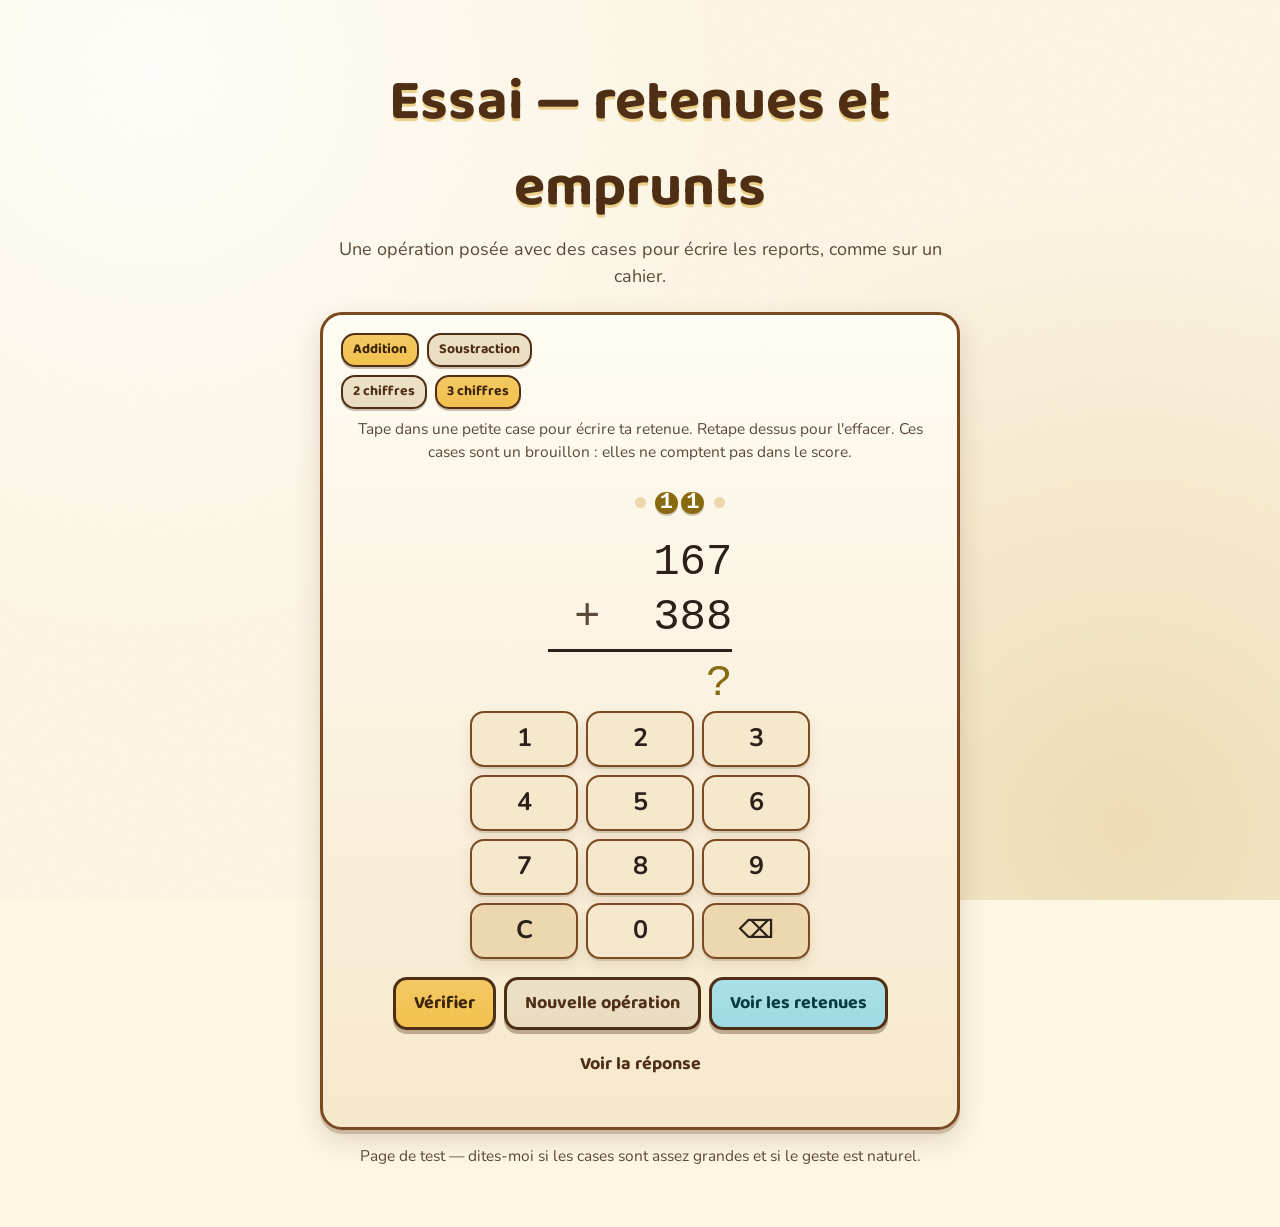
==== essai-retenues.html @ 1c8c5632 "feat: cahier de retenues et saisie de droite a gauche Bulles de reports au-dessus des chiffres : ret" ====
<!DOCTYPE html>
<html lang="fr" data-taille="normal" data-animations="oui">
<head>
  <meta charset="utf-8">
  <meta name="viewport" content="width=device-width, initial-scale=1, viewport-fit=cover">
  <title>Essai — retenues et emprunts</title>
  <meta name="description" content="Page d'essai : opérations posées avec des cases pour écrire les retenues et les emprunts.">
  <meta name="theme-color" content="#fdf6e3">
  <link rel="icon" href="assets/img/emoji/boussole.svg" type="image/svg+xml">
  <link rel="stylesheet" href="assets/css/tokens.css">
  <link rel="stylesheet" href="assets/css/base.css">
  <link rel="stylesheet" href="assets/css/components.css">
  <style>
    /* Page d'essai : on grossit tout pour bien juger les cases. */
    #zone .pose { font-size: 44px; }
    #zone .pose__case { height: 1.35em; }
    .essai-mode { display: flex; gap: 8px; flex-wrap: wrap; margin-bottom: 8px; }
    .essai-note { font-size: var(--taille-petit); }
    #retour { min-height: 8px; }
  </style>
</head>
<body>

  <main class="app">
    <div class="accueil">
      <div class="accueil__logo">Essai — retenues et emprunts</div>
      <p class="accueil__sous-titre">
        Une opération posée avec des cases pour écrire les reports, comme sur un cahier.
      </p>

      <div class="carte">
        <div class="essai-mode">
          <button class="btn btn--primaire btn--petit" data-op="addition">Addition</button>
          <button class="btn btn--secondaire btn--petit" data-op="soustraction">Soustraction</button>
        </div>
        <div class="essai-mode">
          <button class="btn btn--secondaire btn--petit" data-chiffres="deux">2 chiffres</button>
          <button class="btn btn--primaire btn--petit" data-chiffres="trois">3 chiffres</button>
        </div>

        <p class="discret essai-note" style="margin:6px 0">
          <span id="aide">Tape dans une petite case pour écrire ta retenue.</span>
          Retape dessus pour l'effacer. Ces cases sont un brouillon : elles ne comptent pas dans le score.
        </p>

        <div class="pose-zone">
          <div id="zone"></div>
        </div>

        <div class="pave espace-haut-sm" id="pave" role="group" aria-label="Clavier numérique">
          <button class="pave__touche" data-chiffre="1">1</button>
          <button class="pave__touche" data-chiffre="2">2</button>
          <button class="pave__touche" data-chiffre="3">3</button>
          <button class="pave__touche" data-chiffre="4">4</button>
          <button class="pave__touche" data-chiffre="5">5</button>
          <button class="pave__touche" data-chiffre="6">6</button>
          <button class="pave__touche" data-chiffre="7">7</button>
          <button class="pave__touche" data-chiffre="8">8</button>
          <button class="pave__touche" data-chiffre="9">9</button>
          <button class="pave__touche pave__touche--outil" data-action="effacer-tout" aria-label="Tout effacer">C</button>
          <button class="pave__touche" data-chiffre="0">0</button>
          <button class="pave__touche pave__touche--outil" data-action="effacer" aria-label="Effacer">⌫</button>
        </div>

        <div class="rangee espace-haut" style="flex-wrap:wrap;gap:8px;justify-content:center">
          <button class="btn btn--primaire" data-action="valider">Vérifier</button>
          <button class="btn btn--secondaire" data-action="nouvelle">Nouvelle opération</button>
          <button class="btn btn--mer" data-action="reveler"><span id="libelle-reveler">Voir les retenues</span></button>
          <button class="btn btn--fantome" data-action="solution">Voir la réponse</button>
        </div>

        <div class="zone-feedback espace-haut-sm" id="retour"></div>
      </div>

      <p class="discret center" style="margin-top:14px">
        Page de test — dites-moi si les cases sont assez grandes et si le geste est naturel.
      </p>
    </div>
  </main>

  <script>window.Quete = window.Quete || {};</script>
  <script src="engine/generateur.js"></script>
  <script src="ui/components.js"></script>
  <script src="engine/exercises.js"></script>
  <script>
    (function () {
      "use strict";
      var Q = window.Quete;

      var MODES = {
        addition: {
          deux: {
            nombres: { a: { min: 24, max: 58 }, b: { min: 17, max: 39 } },
            contraintes: ["a + b <= 100", "retenues(a, b) == 1"]
          },
          trois: {
            nombres: { a: { min: 125, max: 899 }, b: { min: 125, max: 899 } },
            contraintes: ["a + b <= 1500", "retenues(a, b) >= 1", "retenues(a, b) <= 2",
              "a % 10 != 0", "b % 10 != 0"]
          }
        },
        soustraction: {
          deux: {
            nombres: { a: { min: 32, max: 89 }, b: { min: 12, max: 28 } },
            contraintes: ["a > b", "a - b >= 10", "emprunts(a, b) == 1", "a != 2 * b"]
          },
          trois: {
            nombres: { a: { min: 320, max: 890 }, b: { min: 120, max: "a - 1" } },
            contraintes: ["a - b >= 50", "emprunts(a, b) >= 1", "emprunts(a, b) <= 2",
              "b % 10 != 0", "a != 2 * b"]
          }
        }
      };

      var op = "addition";
      var taille = "trois";
      var question = null;
      var saisie = "";
      var essais = 0;

      var zone = document.getElementById("zone");
      var pave = document.getElementById("pave");
      var retour = document.getElementById("retour");
      var aide = document.getElementById("aide");
      var libelleReveler = document.getElementById("libelle-reveler");

      function gabarit() {
        var m = MODES[op][taille];
        var plus = op === "addition";
        return {
          id: "essai-retenue",
          ile: op,
          niveau: 3,
          competence: plus ? "add.centaines" : "sub.centaines",
          mode: "pose",
          nombres: m.nombres,
          contraintes: m.contraintes,
          enonce: plus ? "{a} + {b}" : "{a} − {b}",
          operation: plus ? "+" : "−",
          reponse: plus ? "a + b" : "a - b"
        };
      }

      function majLibelles() {
        var plus = op === "addition";
        aide.textContent = plus
          ? "Tape dans une petite case pour écrire ta retenue."
          : "Pour un emprunt : un 1 au-dessus du chiffre du haut, un +1 au-dessus de celui du bas.";
        libelleReveler.textContent = plus ? "Voir les retenues" : "Voir les emprunts";
      }

      function dire(titre, texte, type) {
        retour.className = "zone-feedback espace-haut-sm";
        retour.innerHTML = '<div class="feedback feedback--' + (type || "ok") + '" role="status">' +
          '<p class="feedback__titre">' + Q.ui.echapper(titre) + "</p>" +
          (texte ? "<p>" + Q.ui.echapper(texte) + "</p>" : "") +
          "</div>";
      }

      function majAffichage() {
        var cible = document.getElementById("pose-resultat");
        if (cible) {
          cible.textContent = saisie || "?";
          cible.classList.toggle("pose__num--vide", !saisie);
        }
      }

      function lierCases() {
        Array.prototype.forEach.call(zone.querySelectorAll("[data-marque]"), function (b) {
          b.addEventListener("click", function () {
            var chiffre = b.querySelector(".pose__chiffre");
            var symbole = b.getAttribute("data-symbole") || "1";
            var pleine = b.classList.toggle("pleine");
            b.setAttribute("aria-pressed", pleine ? "true" : "false");
            if (chiffre) chiffre.textContent = pleine ? symbole : "";
          });
        });
      }

      function nouvelle() {
        majLibelles();
        question = Q.generateur.tirer(gabarit());
        saisie = "";
        essais = 0;
        retour.className = "zone-feedback espace-haut-sm";
        retour.innerHTML = "";
        zone.innerHTML = Q.exercices.poseHTML(question);
        zone.setAttribute("data-a", question.nombres.a);
        zone.setAttribute("data-b", question.nombres.b);
        majAffichage();
        lierCases();
      }

      function ajouter(c) {
        if (!question) return;
        /* De droite à gauche : le chiffre tapé se pose à gauche. */
        var maxi = Math.max(String(question.nombres.a).length, String(question.nombres.b).length) + 1;
        if (saisie.length >= maxi) return;
        saisie = c + saisie;
        majAffichage();
      }

      function effacer() {
        saisie = saisie.slice(1);
        majAffichage();
      }

      function valider() {
        if (!question) return;
        if (!saisie) { dire("Écris le résultat", "Utilise le clavier pour écrire le nombre.", "ko"); return; }
        if (Number(saisie) === question.reponse) {
          dire("Bravo !", essais === 0 ? "Du premier coup." : "C'est la bonne réponse.", "ok");
        } else {
          essais += 1;
          dire("Ce n'est pas encore ça", "Regarde bien : as-tu écrit tes reports ?", "ko");
        }
      }

      /* Remplit les cases avec les reports attendus. */
      function reveler() {
        if (!question) return;
        var reports = Q.exercices.reportsPose(question);
        var posees = 0;
        Array.prototype.forEach.call(zone.querySelectorAll("[data-marque]"), function (bouton) {
          var morceaux = String(bouton.getAttribute("data-marque")).split(":");
          var famille = morceaux[0];
          var col = Number(morceaux[1]);
          var symbole = bouton.getAttribute("data-symbole") || "1";
          var pleine = !!(reports[famille] && reports[famille][col]);
          if (pleine) posees += 1;
          bouton.classList.toggle("pleine", pleine);
          bouton.setAttribute("aria-pressed", pleine ? "true" : "false");
          var chiffre = bouton.querySelector(".pose__chiffre");
          if (chiffre) chiffre.textContent = pleine ? symbole : "";
        });
        var plus = op === "addition";
        dire(plus ? "Voici où vont les retenues" : "Voici où vont les emprunts",
          posees
            ? (plus ? "À toi de terminer le calcul." : "Un 1 au-dessus du chiffre du haut, un +1 au-dessus de celui du bas.")
            : "Cette opération n'a besoin d'aucun report.",
          "ok");
      }

      function solution() {
        if (!question) return;
        var plus = op === "addition";
        dire("La réponse est " + Q.generateur.formatNombre(question.reponse) + ".",
          question.nombres.a + (plus ? " + " : " − ") + question.nombres.b, "ok");
      }

      Array.prototype.forEach.call(pave.querySelectorAll("[data-chiffre]"), function (b) {
        b.addEventListener("click", function () { ajouter(b.getAttribute("data-chiffre")); });
      });
      pave.querySelector('[data-action="effacer"]').addEventListener("click", effacer);

      Array.prototype.forEach.call(document.querySelectorAll("[data-action]"), function (b) {
        b.addEventListener("click", function () {
          var a = b.getAttribute("data-action");
          if (a === "valider") valider();
          if (a === "nouvelle") nouvelle();
          if (a === "reveler") reveler();
          if (a === "solution") solution();
          if (a === "effacer-tout") { saisie = ""; majAffichage(); }
        });
      });

      Array.prototype.forEach.call(document.querySelectorAll("[data-op]"), function (b) {
        b.addEventListener("click", function () {
          op = b.getAttribute("data-op");
          Array.prototype.forEach.call(document.querySelectorAll("[data-op]"), function (x) {
            x.className = "btn btn--petit " + (x === b ? "btn--primaire" : "btn--secondaire");
          });
          nouvelle();
        });
      });

      Array.prototype.forEach.call(document.querySelectorAll("[data-chiffres]"), function (b) {
        b.addEventListener("click", function () {
          taille = b.getAttribute("data-chiffres");
          Array.prototype.forEach.call(document.querySelectorAll("[data-chiffres]"), function (x) {
            x.className = "btn btn--petit " + (x === b ? "btn--primaire" : "btn--secondaire");
          });
          nouvelle();
        });
      });

      document.addEventListener("keydown", function (e) {
        if (/^[0-9]$/.test(e.key)) { ajouter(e.key); e.preventDefault(); }
        else if (e.key === "Backspace") { effacer(); e.preventDefault(); }
        else if (e.key === "Enter") { valider(); e.preventDefault(); }
      });

      nouvelle();
    })();
  </script>
</body>
</html>
---- assets/css/tokens.css ----
/* ============================================================
   tokens.css — variables de design (couleurs, tailles, polices)
   Aucune dépendance externe : tout est local et hors ligne.
   ============================================================ */

@font-face {
  font-family: "Baloo 2";
  src: url("../fonts/baloo2-700.woff2") format("woff2");
  font-weight: 700;
  font-style: normal;
  font-display: swap;
}

@font-face {
  font-family: "Nunito";
  src: url("../fonts/nunito-400-700.woff2") format("woff2");
  font-weight: 400 700;
  font-style: normal;
  font-display: swap;
}

:root {
  /* Papier & bois */
  --parchemin: #fdf6e3;
  --parchemin-2: #f6e8cc;
  --parchemin-3: #ecd7ae;
  --bois: #7c4a21;
  --bois-fonce: #4e2e14;
  --bois-clair: #a9713c;
  --or: #d4a017;
  --or-clair: #f2c14e;
  --or-fonce: #8a6a10;
  --mer: #0e7490;
  --mer-fonce: #075966;
  --encre: #2b2118;
  --encre-doux: #5a4a38;
  --succes: #15803d;
  --succes-clair: #dcfce7;
  --erreur: #b45309;
  --erreur-clair: #fef3c7;
  --violet: #6d28d9;

  /* Pronoms (repère de couleur constant) */
  --p-je: #1e3a8a;
  --p-il: #2563eb;
  --p-nous: #047857;
  --p-ils: #6d28d9;

  /* Formes */
  --r: 14px;
  --r-lg: 22px;
  --r-pilule: 999px;
  --ombre: 0 4px 0 rgba(78, 46, 20, 0.22), 0 10px 26px rgba(78, 46, 20, 0.16);
  --ombre-douce: 0 2px 0 rgba(78, 46, 20, 0.16), 0 6px 14px rgba(78, 46, 20, 0.1);
  --ombre-enfonce: inset 0 2px 0 rgba(255, 255, 255, 0.25), inset 0 -3px 0 rgba(0, 0, 0, 0.18);

  /* Typographie */
  --police-titre: "Baloo 2", "Trebuchet MS", system-ui, sans-serif;
  --police-texte: "Nunito", "Segoe UI", system-ui, sans-serif;
  --taille-base: 18px;
  --taille-petit: 0.86rem;
  --taille-grand: 1.18rem;
  --taille-question: 1.55rem;

  /* Divers */
  --largeur: 1080px;
  --transition: 160ms ease;
  --motif-papier: url("data:image/svg+xml;utf8,<svg xmlns='http://www.w3.org/2000/svg' width='140' height='140'><filter id='n'><feTurbulence type='fractalNoise' baseFrequency='0.85' numOctaves='3' stitchTiles='stitch'/><feColorMatrix type='saturate' values='0'/></filter><rect width='140' height='140' filter='url(%23n)' opacity='0.055'/></svg>");
}

/* Tailles de texte (réglage enfant) */
html[data-taille="petit"] {
  --taille-base: 16px;
  --taille-question: 1.35rem;
}
html[data-taille="grand"] {
  --taille-base: 21px;
  --taille-question: 1.8rem;
}

/* Animations désactivées */
html[data-animations="non"] *,
html[data-animations="non"] *::before,
html[data-animations="non"] *::after {
  animation-duration: 0.001ms !important;
  animation-iteration-count: 1 !important;
  transition-duration: 0.001ms !important;
}
---- assets/css/base.css ----
/* ============================================================
   base.css — remise à zéro, fond parchemin, typographie, layout
   ============================================================ */

*,
*::before,
*::after {
  box-sizing: border-box;
}

html {
  font-size: var(--taille-base);
  -webkit-text-size-adjust: 100%;
}

body {
  margin: 0;
  min-height: 100vh;
  font-family: var(--police-texte);
  color: var(--encre);
  line-height: 1.5;
  background-color: var(--parchemin);
  background-image:
    radial-gradient(circle at 12% 8%, rgba(255, 255, 255, 0.75), transparent 42%),
    radial-gradient(circle at 88% 92%, rgba(236, 215, 174, 0.85), transparent 46%),
    var(--motif-papier);
  background-attachment: fixed;
}

h1, h2, h3, h4 {
  font-family: var(--police-titre);
  line-height: 1.15;
  margin: 0 0 0.4em;
  color: var(--bois-fonce);
  letter-spacing: 0.2px;
}

h1 { font-size: clamp(1.7rem, 4vw, 2.6rem); }
h2 { font-size: clamp(1.3rem, 2.6vw, 1.8rem); }
h3 { font-size: 1.15rem; }

p { margin: 0 0 0.8em; }

a {
  color: var(--mer-fonce);
  text-underline-offset: 3px;
}

img { max-width: 100%; }

button, input, select, textarea {
  font: inherit;
  color: inherit;
}

/* Accessibilité : focus toujours visible */
:focus-visible {
  outline: 3px solid var(--mer);
  outline-offset: 3px;
  border-radius: 6px;
}

/* Lien d'évitement */
.evitement {
  position: absolute;
  left: -999px;
  top: 8px;
  z-index: 50;
  background: var(--or-clair);
  color: var(--encre);
  padding: 10px 16px;
  border-radius: var(--r);
  font-weight: 700;
}
.evitement:focus { left: 12px; }

/* Conteneur général */
.app {
  width: 100%;
  max-width: var(--largeur);
  margin: 0 auto;
  padding: 14px clamp(10px, 3vw, 24px) 48px;
}

.screen { display: none; }
.screen.actif {
  display: block;
  animation: apparait 260ms ease;
}

@keyframes apparait {
  from { opacity: 0; transform: translateY(8px); }
  to { opacity: 1; transform: none; }
}

/* Texte utilitaire */
.discret { color: var(--encre-doux); font-size: var(--taille-petit); }
.centre { text-align: center; }
.gras { font-weight: 700; }
.pile > * + * { margin-top: 12px; }
.rangee {
  display: flex;
  align-items: center;
  gap: 12px;
  flex-wrap: wrap;
}
.rangee--droite { justify-content: flex-end; }
.rangee--entre { justify-content: space-between; }
.pousse { margin-left: auto; }

/* Pronoms : couleur + repère redondant (jamais la couleur seule) */
.pronom { font-weight: 700; }
.pronom--je { color: var(--p-je); text-decoration: underline; text-decoration-thickness: 2px; text-underline-offset: 3px; }
.pronom--il { color: var(--p-il); text-decoration: underline dotted; text-decoration-thickness: 2px; text-underline-offset: 3px; }
.pronom--nous { color: var(--p-nous); text-decoration: underline double; text-decoration-thickness: 2px; text-underline-offset: 3px; }
.pronom--ils { color: var(--p-ils); text-decoration: underline wavy; text-decoration-thickness: 2px; text-underline-offset: 3px; }

/* Icônes monochromes teintées (game-icons), intégrées en SVG inline
   par assets/icons-inline.js. */
.ico {
  display: inline-block;
  width: 1.3em;
  height: 1.3em;
  flex: none;
  fill: currentColor;
  vertical-align: -0.18em;
}

/* Emoji vectoriel (Twemoji) */
.emoji {
  width: 1.35em;
  height: 1.35em;
  vertical-align: -0.22em;
  display: inline-block;
}

.sr-only {
  position: absolute;
  width: 1px;
  height: 1px;
  padding: 0;
  margin: -1px;
  overflow: hidden;
  clip: rect(0 0 0 0);
  white-space: nowrap;
  border: 0;
}

@media (prefers-reduced-motion: reduce) {
  *, *::before, *::after {
    animation-duration: 0.001ms !important;
    animation-iteration-count: 1 !important;
    transition-duration: 0.001ms !important;
    scroll-behavior: auto !important;
  }
}
---- assets/css/components.css ----
/* ============================================================
   components.css — boutons, cartes, HUD, quête, carte, boutique…
   ============================================================ */

/* ---------- HUD ---------- */
.hud {
  position: sticky;
  top: 0;
  z-index: 20;
  display: flex;
  align-items: center;
  gap: 10px;
  flex-wrap: wrap;
  padding: 8px 12px;
  margin-bottom: 18px;
  border: 3px solid var(--bois);
  border-radius: var(--r-pilule);
  background: linear-gradient(180deg, #fffaf0, var(--parchemin-2));
  box-shadow: var(--ombre-douce);
}

.hud__profil {
  display: flex;
  align-items: center;
  gap: 8px;
  min-width: 0;
}

.hud__avatar {
  width: 42px;
  height: 42px;
  border-radius: 50%;
  display: grid;
  place-items: center;
  background: var(--parchemin-3);
  border: 2px solid var(--bois);
  font-size: 1.2rem;
}

.hud__nom {
  font-family: var(--police-titre);
  font-weight: 700;
  font-size: 1.05rem;
  line-height: 1.1;
  max-width: 22ch;
  overflow: hidden;
  text-overflow: ellipsis;
  white-space: nowrap;
}

.hud__rang {
  font-size: 0.72rem;
  color: var(--encre-doux);
  letter-spacing: 0.02em;
}

.hud__compteur {
  display: inline-flex;
  align-items: center;
  gap: 6px;
  padding: 6px 12px;
  border-radius: var(--r-pilule);
  background: var(--parchemin);
  border: 2px solid var(--parchemin-3);
  font-weight: 700;
  font-variant-numeric: tabular-nums;
}

.hud__compteur .ico { color: var(--or); }
.hud__compteur--or { color: var(--bois-fonce); }

/* ---------- Boutons ---------- */
.btn {
  --btn-fond: var(--or-clair);
  --btn-texte: var(--bois-fonce);
  --btn-bord: var(--bois-fonce);
  display: inline-flex;
  align-items: center;
  justify-content: center;
  gap: 8px;
  min-height: 48px;
  padding: 10px 18px;
  border: 3px solid var(--btn-bord);
  border-radius: var(--r);
  background: linear-gradient(180deg, color-mix(in srgb, var(--btn-fond) 88%, white), var(--btn-fond));
  color: var(--btn-texte);
  font-family: var(--police-titre);
  font-weight: 700;
  font-size: 1rem;
  cursor: pointer;
  text-decoration: none;
  box-shadow: 0 4px 0 rgba(78, 46, 20, 0.35);
  transition: transform var(--transition), box-shadow var(--transition), filter var(--transition);
  touch-action: manipulation;
}

.btn:hover { filter: brightness(1.06); transform: translateY(-2px); }
.btn:active { transform: translateY(2px); box-shadow: 0 1px 0 rgba(78, 46, 20, 0.35); }
.btn[disabled] { opacity: 0.45; cursor: not-allowed; transform: none; filter: grayscale(0.4); }

.btn--primaire { --btn-fond: var(--or-clair); --btn-texte: #3b2408; }
.btn--secondaire { --btn-fond: #e9dcc0; --btn-texte: var(--bois-fonce); }
.btn--mer { --btn-fond: #9edbe4; --btn-texte: #073a44; }
.btn--danger { --btn-fond: #f3c3a3; --btn-texte: #6b2c0b; }
.btn--fantome {
  background: transparent;
  border-color: transparent;
  box-shadow: none;
  color: var(--bois-fonce);
}
.btn--fantome:hover { background: rgba(124, 74, 33, 0.08); }
.btn--lg { min-height: 62px; font-size: 1.2rem; padding: 14px 26px; border-radius: 18px; }
.btn--bloc { width: 100%; }
.btn--rond { width: 48px; height: 48px; min-height: 0; padding: 0; border-radius: 50%; }

/* ---------- Cartes ---------- */
.carte {
  position: relative;
  padding: 18px;
  border: 3px solid var(--bois);
  border-radius: var(--r-lg);
  background: linear-gradient(180deg, #fffcf3, var(--parchemin-2));
  box-shadow: var(--ombre);
}

.carte--souple { box-shadow: var(--ombre-douce); border-width: 2px; }
.carte--bois {
  background:
    linear-gradient(180deg, rgba(255, 255, 255, 0.14), rgba(0, 0, 0, 0.12)),
    repeating-linear-gradient(90deg, #8a5627 0 14px, #7c4a21 14px 28px);
  color: #fff7e6;
  border-color: var(--bois-fonce);
}
.carte--bois h2, .carte--bois h3 { color: #fff7e6; }
.carte--bois.gardien--vaincu {
  border-color: var(--or);
  box-shadow: 0 0 0 3px rgba(242, 193, 78, 0.4), var(--ombre);
}
.gardien__vaincu {
  display: inline-flex;
  align-items: center;
  gap: 4px;
  margin-left: 8px;
  padding: 2px 8px;
  border-radius: 999px;
  background: var(--succes-clair);
  color: #14532d;
  font-size: 0.7rem;
  font-weight: 700;
  text-transform: uppercase;
  letter-spacing: 0.04em;
  vertical-align: middle;
}
.gardien__vaincu .ico { width: 13px; height: 13px; }

.titre-section {
  display: flex;
  align-items: center;
  gap: 10px;
  margin-bottom: 12px;
}
.titre-section h2 { margin: 0; }

/* ---------- Accueil ---------- */
.accueil {
  max-width: 640px;
  margin: clamp(10px, 5vh, 60px) auto 0;
  text-align: center;
}

.accueil__logo {
  font-family: var(--police-titre);
  font-size: clamp(2rem, 6vw, 3.2rem);
  color: var(--bois-fonce);
  text-shadow: 0 3px 0 rgba(212, 160, 23, 0.45);
  margin-bottom: 4px;
}

.accueil__logo .emoji { width: 1.05em; height: 1.05em; vertical-align: -0.09em; }
.accueil__sous-titre { color: var(--encre-doux); margin-bottom: 22px; }

/* ---------- Choix du joueur ---------- */
.profils-liste { display: grid; gap: 10px; margin-bottom: 4px; }
.profil-choix {
  display: flex;
  align-items: center;
  gap: 12px;
  width: 100%;
  padding: 10px 12px;
  border: 3px solid var(--parchemin-3);
  border-radius: var(--r);
  background: #fffdf7;
  color: inherit;
  font: inherit;
  text-align: left;
  cursor: pointer;
  transition: var(--transition);
}
.profil-choix:hover,
.profil-choix:focus-visible {
  border-color: var(--or);
  transform: translateY(-1px);
}
.profil-choix--actif {
  border-color: var(--or);
  background: #fff8e3;
  box-shadow: 0 3px 0 rgba(212, 160, 23, 0.25);
}
.profil-choix__avatar {
  width: 52px;
  height: 52px;
  flex: none;
  border-radius: 50%;
  display: grid;
  place-items: center;
  background: var(--parchemin);
  border: 2px solid var(--or-clair);
}
.profil-choix__avatar img { width: 38px; height: 38px; }
.profil-choix__corps { display: grid; gap: 1px; flex: 1; min-width: 0; }
.profil-choix__nom {
  font-family: var(--police-titre);
  font-weight: 700;
  color: var(--bois-fonce);
}
.profil-choix__actif {
  display: inline-block;
  padding: 1px 7px;
  border-radius: 999px;
  background: var(--succes-clair);
  color: #14532d;
  font-size: 0.65rem;
  text-transform: uppercase;
  letter-spacing: 0.04em;
}
.profil-choix__meta { font-size: 0.78rem; color: var(--encre-doux); }
.profil-choix__action { font-weight: 700; color: var(--or-fonce); white-space: nowrap; }
@media (max-width: 420px) {
  .profil-choix__action { display: none; }
}
.champ {
  width: 100%;
  min-height: 56px;
  padding: 12px 16px;
  border: 3px solid var(--bois);
  border-radius: var(--r);
  background: #fffdf7;
  font-size: 1.15rem;
  text-align: center;
}

.label {
  display: block;
  font-weight: 700;
  font-size: 0.85rem;
  text-transform: uppercase;
  letter-spacing: 0.06em;
  color: var(--encre-doux);
  margin: 18px 0 8px;
}

.avatars {
  display: grid;
  grid-template-columns: repeat(3, 1fr);
  gap: 10px;
}

.avatar-choix {
  display: flex;
  flex-direction: column;
  align-items: center;
  gap: 4px;
  padding: 12px 6px;
  border: 3px solid var(--parchemin-3);
  border-radius: var(--r);
  background: #fffdf7;
  cursor: pointer;
  transition: var(--transition);
  font-size: 0.85rem;
  font-weight: 700;
  color: var(--encre-doux);
}
.avatar-choix img { width: 56px; height: 56px; }
.avatar-choix:hover { border-color: var(--or); transform: translateY(-2px); }
.avatar-choix.choisi {
  border-color: var(--bois);
  background: #fff4d6;
  color: var(--bois-fonce);
  box-shadow: 0 0 0 3px rgba(212, 160, 23, 0.35);
}

/* ---------- Carte de l'archipel ---------- */
.chemin {
  position: relative;
  display: grid;
  gap: 18px;
  padding: 12px 0 24px;
}
.chemin::before {
  content: "";
  position: absolute;
  left: 50%;
  top: 0;
  bottom: 0;
  border-left: 4px dashed rgba(124, 74, 33, 0.32);
  transform: translateX(-50%);
}

.noeud {
  position: relative;
  display: flex;
  align-items: center;
  gap: 14px;
  width: min(460px, 94%);
  padding: 12px;
  border: 3px solid var(--bois);
  border-radius: var(--r-lg);
  background: linear-gradient(180deg, #fffcf3, var(--parchemin-2));
  box-shadow: var(--ombre);
  cursor: pointer;
  text-align: left;
  transition: transform var(--transition), box-shadow var(--transition);
}
.noeud:nth-child(odd) { justify-self: start; }
.noeud:nth-child(even) { justify-self: end; }
.noeud:hover { transform: translateY(-3px) scale(1.01); }

.noeud__vignette {
  width: 92px;
  height: 72px;
  flex: none;
  border-radius: var(--r);
  border: 2px solid var(--bois-clair);
  background-size: cover;
  background-position: center;
  box-shadow: inset 0 0 0 3px rgba(255, 255, 255, 0.35);
}

/* Le cadenas est posé en absolu à droite : on lui réserve la place
   pour que le titre ne passe jamais dessous. */
.noeud__corps { min-width: 0; flex: 1; display: block; padding-right: 26px; }
.noeud__nom { display: block; font-family: var(--police-titre); font-size: 1.1rem; color: var(--bois-fonce); margin: 0; line-height: 1.2; }
.noeud__temps { display: block; font-size: 0.8rem; color: var(--encre-doux); margin-top: 2px; line-height: 1.3; }
.noeud__pied { display: flex; align-items: center; gap: 8px; margin-top: 6px; flex-wrap: wrap; }

.noeud--verrou { filter: grayscale(0.75); opacity: 0.72; cursor: not-allowed; }
.noeud--verrou:hover { transform: none; }

.noeud__cadenas {
  position: absolute;
  top: 10px;
  right: 12px;
  color: var(--encre-doux);
}

.aiguille-pilule {
  display: inline-flex;
  align-items: center;
  gap: 5px;
  font-size: 0.76rem;
  font-weight: 700;
  padding: 3px 9px;
  border-radius: var(--r-pilule);
  background: var(--succes-clair);
  color: #14532d;
  border: 1px solid #86efac;
}
.aiguille-pilule--vide {
  background: #f1eadd;
  color: #8a7a63;
  border-color: #d8c9ac;
}

/* ---------- Étoiles ---------- */
.etoiles { display: inline-flex; gap: 3px; align-items: center; }
/* Étoile en SVG inline (couleur du texte). */
.etoile {
  display: inline-block;
  width: 1.1em;
  height: 1.1em;
  flex: none;
  color: #d9cbb0;
  fill: currentColor;
}
.etoile--pleine { color: var(--or); filter: drop-shadow(0 1px 0 rgba(138, 106, 16, 0.6)); }

/* ---------- Entête d'île ---------- */
.ile-entete {
  position: relative;
  min-height: 210px;
  border-radius: var(--r-lg);
  border: 3px solid var(--bois);
  background-size: cover;
  background-position: center;
  box-shadow: var(--ombre);
  overflow: hidden;
  display: flex;
  align-items: flex-end;
  margin-bottom: 18px;
}
.ile-entete__voile {
  width: 100%;
  padding: 46px 18px 14px;
  background: linear-gradient(180deg, transparent, rgba(43, 33, 24, 0.82));
  color: #fff7e6;
}
.ile-entete__voile h1 { color: #fff7e6; margin-bottom: 2px; }
.ile-entete__voile p { margin: 0; color: #f3e5c8; font-size: 0.95rem; max-width: 60ch; }

/* ---------- Niveaux ---------- */
.niveau-ligne {
  display: flex;
  align-items: center;
  gap: 14px;
  padding: 12px 14px;
  border: 2px solid var(--parchemin-3);
  border-radius: var(--r);
  background: #fffdf7;
  transition: var(--transition);
}
.niveau-ligne + .niveau-ligne { margin-top: 10px; }
.niveau-ligne:hover { border-color: var(--or); }

.niveau-ligne__num {
  width: 42px;
  height: 42px;
  flex: none;
  display: grid;
  place-items: center;
  border-radius: 50%;
  background: var(--parchemin-3);
  border: 2px solid var(--bois);
  font-family: var(--police-titre);
  font-weight: 700;
  color: var(--bois-fonce);
}
.niveau-ligne__corps { flex: 1; min-width: 0; }
.niveau-ligne__titre { font-weight: 700; color: var(--bois-fonce); }
.niveau-ligne__meta { font-size: 0.8rem; color: var(--encre-doux); }
.niveau-ligne--verrou { opacity: 0.6; }

/* ---------- Quête ---------- */
.quete { max-width: 760px; margin: 0 auto; }

/* Les écrans de jeu se centrent verticalement quand la fenêtre est
   haute ; ils grandissent normalement si le contenu dépasse. */
#screen-quete.actif,
#screen-resultat.actif {
  min-height: calc(100vh - 120px);
  display: flex;
  flex-direction: column;
  justify-content: center;
  align-items: center;
}

/* En colonne flex, les marges automatiques empêchent l'étirement :
   on rend la largeur explicite pour retrouver la mise en page. */
#screen-quete.actif > .quete,
#screen-resultat.actif > .resultat { width: 100%; }

.quete__barre {
  display: flex;
  align-items: center;
  gap: 12px;
  margin-bottom: 14px;
}

.segments {
  display: flex;
  gap: 5px;
  flex: 1;
  list-style: none;
  padding: 0;
  margin: 0;
}
.segments li {
  flex: 1;
  height: 12px;
  border-radius: 6px;
  background: var(--parchemin-3);
  border: 1px solid #d8c9ac;
}
.segments li.fait { background: var(--succes); border-color: #14532d; }
.segments li.encours { background: var(--or); border-color: var(--or-fonce); }

.quete__compteur {
  font-weight: 700;
  font-size: 0.85rem;
  color: var(--encre-doux);
  white-space: nowrap;
}

.question-cadre { padding: 22px 20px; }

.texte-phrase {
  font-family: var(--police-titre);
  font-size: var(--taille-question);
  line-height: 1.5;
  margin: 0 0 6px;
  color: var(--encre);
}

.trou {
  display: inline-block;
  min-width: 3.2em;
  border-bottom: 4px solid var(--or);
  text-align: center;
  font-weight: 700;
  color: var(--or-fonce);
  padding: 0 6px;
}
.trou--rempli { color: var(--succes); border-bottom-color: var(--succes); }

.verbe-inf {
  display: inline-flex;
  align-items: center;
  gap: 6px;
  margin: 10px 0 0;
  padding: 4px 12px;
  border-radius: var(--r-pilule);
  background: var(--parchemin);
  border: 2px dashed var(--bois-clair);
  font-size: 0.9rem;
  color: var(--bois-fonce);
  font-weight: 700;
}

.options {
  display: grid;
  gap: 12px;
  margin-top: 20px;
}

.option {
  position: relative;
  display: flex;
  align-items: center;
  gap: 12px;
  width: 100%;
  min-height: 64px;
  padding: 12px 16px;
  border: 3px solid var(--bois);
  border-radius: var(--r);
  background: linear-gradient(180deg, #fffdf7, #fbf1d9);
  font-size: 1.3rem;
  font-weight: 700;
  color: var(--encre);
  cursor: pointer;
  text-align: left;
  box-shadow: 0 4px 0 rgba(78, 46, 20, 0.25);
  transition: transform var(--transition), box-shadow var(--transition), background var(--transition);
}
.option:hover { transform: translateY(-2px); border-color: var(--or-fonce); }
.option:active { transform: translateY(1px); box-shadow: 0 1px 0 rgba(78, 46, 20, 0.25); }

.option__lettre {
  width: 32px;
  height: 32px;
  flex: none;
  display: grid;
  place-items: center;
  border-radius: 50%;
  background: var(--parchemin-3);
  border: 2px solid var(--bois-clair);
  font-size: 0.9rem;
  color: var(--bois-fonce);
}

.option--bonne {
  border-color: var(--succes);
  background: var(--succes-clair);
  box-shadow: 0 4px 0 #14532d;
}
.option--mauvaise {
  border-color: var(--erreur);
  background: var(--erreur-clair);
  animation: secoue 320ms ease;
  box-shadow: 0 4px 0 #7c2d12;
}
.option--retiree {
  opacity: 0.35;
  text-decoration: line-through;
  pointer-events: none;
  box-shadow: none;
}

@keyframes secoue {
  0%, 100% { transform: translateX(0); }
  25% { transform: translateX(-6px); }
  50% { transform: translateX(6px); }
  75% { transform: translateX(-3px); }
}

/* Assemblage radical + terminaison */
.assemblage {
  display: flex;
  align-items: stretch;
  justify-content: center;
  gap: 8px;
  flex-wrap: wrap;
  margin: 6px 0 16px;
}
.tuile {
  display: inline-flex;
  align-items: center;
  justify-content: center;
  min-width: 74px;
  min-height: 62px;
  padding: 8px 16px;
  border-radius: var(--r);
  border: 3px solid var(--bois);
  background: #fffdf7;
  font-family: var(--police-titre);
  font-size: 1.5rem;
  font-weight: 700;
  color: var(--encre);
}
.tuile--radical { background: #e7f0fb; border-color: #2563eb; color: #1e3a8a; }
.tuile--vide {
  border-style: dashed;
  color: #b9a98c;
  background: #fffaf0;
  min-width: 110px;
}
.tuile--vide.remplie { border-style: solid; border-color: var(--succes); color: var(--succes); background: var(--succes-clair); }
.tuile--plus { border: none; background: none; min-width: 0; padding: 0 2px; color: var(--encre-doux); font-size: 1.6rem; }

.terminaisons { display: flex; flex-wrap: wrap; gap: 10px; margin-top: 14px; }
.terminaison {
  min-width: 84px;
  min-height: 54px;
  padding: 8px 16px;
  font-family: var(--police-titre);
  font-size: 1.25rem;
  font-weight: 700;
  border-radius: var(--r);
  border: 3px solid var(--bois);
  background: linear-gradient(180deg, #fffdf7, #fbf1d9);
  color: var(--encre);
  cursor: pointer;
  box-shadow: 0 3px 0 rgba(78, 46, 20, 0.25);
}
.terminaison:hover { border-color: var(--or-fonce); }
.terminaison--bonne { border-color: var(--succes); background: var(--succes-clair); }
.terminaison--mauvaise { border-color: var(--erreur); background: var(--erreur-clair); }

/* Aides */
.aides {
  display: flex;
  gap: 8px;
  flex-wrap: wrap;
  margin-top: 14px;
  padding-top: 14px;
  border-top: 2px dashed var(--parchemin-3);
}
.aide-btn {
  display: inline-flex;
  align-items: center;
  gap: 6px;
  padding: 8px 12px;
  border-radius: var(--r-pilule);
  border: 2px solid var(--parchemin-3);
  background: #fffdf7;
  font-size: 0.82rem;
  font-weight: 700;
  color: var(--encre-doux);
  cursor: pointer;
}
.aide-btn:hover { border-color: var(--or); color: var(--bois-fonce); }
.aide-btn[disabled] { opacity: 0.45; cursor: not-allowed; }

/* Feedback */
.feedback {
  margin-top: 16px;
  padding: 14px 16px;
  border-radius: var(--r);
  border-left: 6px solid var(--encre-doux);
  background: var(--parchemin);
  animation: apparait 200ms ease;
}
.feedback--ok { border-left-color: var(--succes); background: var(--succes-clair); }
.feedback--ko { border-left-color: var(--erreur); background: var(--erreur-clair); }
.feedback__titre {
  font-family: var(--police-titre);
  font-weight: 700;
  font-size: 1.05rem;
  margin: 0 0 2px;
  color: var(--encre);
}
.feedback p { margin: 0; }
.feedback__regle { margin-top: 6px !important; font-size: 0.92rem; color: var(--encre-doux); }

.zone-feedback { min-height: 0; }

/* ---------- Résultat ---------- */
.resultat { max-width: 620px; margin: 0 auto; text-align: center; }
.resultat__etoiles { display: flex; justify-content: center; gap: 10px; margin: 12px 0 6px; }
.resultat__etoiles .etoile { width: 74px; height: 74px; }
.resultat__etoiles .etoile--pleine { animation: pop 420ms cubic-bezier(0.34, 1.56, 0.64, 1) both; }
.resultat__etoiles .etoile--pleine:nth-child(2) { animation-delay: 130ms; }
.resultat__etoiles .etoile--pleine:nth-child(3) { animation-delay: 260ms; }

@keyframes pop {
  from { transform: scale(0.3); opacity: 0; }
  to { transform: scale(1); opacity: 1; }
}

.revoir {
  text-align: left;
  margin-top: 16px;
}
.revoir__ligne {
  display: flex;
  align-items: baseline;
  gap: 8px;
  padding: 8px 0;
  border-bottom: 1px dashed var(--parchemin-3);
  font-size: 0.95rem;
}
.revoir__ligne:last-child { border-bottom: 0; }
.revoir__bonne { color: var(--succes); font-weight: 700; }

/* ---------- Boutique / journal ---------- */
.grille-articles {
  display: grid;
  grid-template-columns: repeat(auto-fill, minmax(220px, 1fr));
  gap: 14px;
}

.article {
  display: flex;
  flex-direction: column;
  align-items: center;
  text-align: center;
  gap: 6px;
  padding: 16px 14px;
  border: 3px solid var(--bois);
  border-radius: var(--r-lg);
  background: linear-gradient(180deg, #fffcf3, var(--parchemin-2));
  box-shadow: var(--ombre-douce);
}
.article__visuel {
  width: 74px;
  height: 74px;
  display: grid;
  place-items: center;
  border-radius: 50%;
  background: var(--parchemin);
  border: 2px dashed var(--parchemin-3);
  font-size: 1.6rem;
}
.article__visuel img { width: 54px; height: 54px; }
.article__visuel .ico { width: 52px; height: 52px; color: var(--bois-fonce); }
.article__nom { font-family: var(--police-titre); font-weight: 700; color: var(--bois-fonce); }
.article__desc { font-size: 0.82rem; color: var(--encre-doux); min-height: 2.4em; }
.article__prix { display: inline-flex; align-items: center; gap: 5px; font-weight: 700; color: var(--or-fonce); }
.article--possede { border-color: var(--succes); background: #f2fbf4; }
.article--verrou { opacity: 0.72; }

.pastille-possede {
  font-size: 0.72rem;
  font-weight: 700;
  text-transform: uppercase;
  letter-spacing: 0.06em;
  color: #14532d;
  background: var(--succes-clair);
  border: 1px solid #86efac;
  border-radius: var(--r-pilule);
  padding: 2px 8px;
}

/* Badges */
.badges-grille {
  display: grid;
  grid-template-columns: repeat(auto-fill, minmax(132px, 1fr));
  gap: 12px;
}
.badge-item {
  text-align: center;
  padding: 14px 8px;
  border-radius: var(--r);
  border: 2px dashed var(--parchemin-3);
  background: #faf3e2;
  color: var(--encre-doux);
  opacity: 0.62;
}
.badge-item--obtenu {
  opacity: 1;
  border-style: solid;
  border-color: var(--or);
  background: #fff8e3;
  box-shadow: 0 3px 0 rgba(212, 160, 23, 0.4);
}
.badge-item__medaille {
  width: 58px;
  height: 58px;
  margin: 0 auto 6px;
  display: grid;
  place-items: center;
  border-radius: 50%;
  background: var(--parchemin-3);
  color: var(--bois-clair);
}
.badge-item--obtenu .badge-item__medaille { background: var(--or-clair); color: var(--bois-fonce); }
.badge-item__medaille .ico { width: 30px; height: 30px; }
.badge-item__nom { font-family: var(--police-titre); font-weight: 700; font-size: 0.9rem; color: inherit; }
.badge-item__desc { font-size: 0.72rem; line-height: 1.3; }

/* Statistiques */
.stats-grille {
  display: grid;
  grid-template-columns: repeat(auto-fit, minmax(140px, 1fr));
  gap: 10px;
}
.stat {
  padding: 12px;
  border-radius: var(--r);
  background: var(--parchemin);
  border: 2px solid var(--parchemin-3);
  text-align: center;
}
.stat__valeur { font-family: var(--police-titre); font-size: 1.6rem; font-weight: 700; color: var(--bois-fonce); }
.stat__label { font-size: 0.76rem; color: var(--encre-doux); text-transform: uppercase; letter-spacing: 0.05em; }

/* ---------- Parent ---------- */
.panneau {
  padding: 16px;
  border-radius: var(--r);
  border: 2px solid var(--parchemin-3);
  background: #fffdf7;
}
.panneau + .panneau { margin-top: 14px; }
.panneau h3 { margin-top: 0; }

.pin-pave {
  display: grid;
  grid-template-columns: repeat(3, 1fr);
  gap: 10px;
  max-width: 320px;
  margin: 12px auto;
}
.pin-pave .btn { font-size: 1.4rem; min-height: 58px; }

.pin-points {
  display: flex;
  justify-content: center;
  gap: 14px;
  margin: 10px 0 4px;
}
.pin-point {
  width: 16px;
  height: 16px;
  border-radius: 50%;
  border: 2px solid var(--bois);
  background: transparent;
}
.pin-point.plein { background: var(--bois-fonce); }

.ligne-recompense {
  display: grid;
  grid-template-columns: minmax(170px, 250px) minmax(0, 1fr) 92px auto;
  gap: 8px;
  align-items: center;
  margin-bottom: 8px;
}
.rec-icone {
  display: flex;
  align-items: center;
  gap: 6px;
  min-width: 0;
}
.rec-icone__apercu {
  width: 40px;
  height: 40px;
  flex: none;
  display: grid;
  place-items: center;
  border-radius: 10px;
  border: 2px solid var(--parchemin-3);
  background: #fffdf7;
  color: var(--bois-fonce);
}
.rec-icone__apercu .ico { width: 26px; height: 26px; }
.rec-icone select {
  min-height: 44px;
  padding: 6px 8px;
  border-radius: 10px;
  border: 2px solid var(--parchemin-3);
  background: #fffdf7;
  width: 100%;
  font-size: 0.85rem;
  color: var(--encre);
}
.ligne-recompense input {
  min-height: 44px;
  padding: 8px 10px;
  border-radius: 10px;
  border: 2px solid var(--parchemin-3);
  background: #fffdf7;
  width: 100%;
}

.rec-carnet {
  display: flex;
  align-items: center;
  gap: 10px;
  padding: 8px 0;
  border-bottom: 1px dashed var(--parchemin-3);
}
.rec-carnet:last-child { border-bottom: none; }
.rec-carnet__icone {
  width: 38px;
  height: 38px;
  flex: none;
  display: grid;
  place-items: center;
  border-radius: 50%;
  background: var(--or-clair);
  color: var(--bois-fonce);
}
.rec-carnet__icone .ico { width: 24px; height: 24px; }
.rec-carnet__texte { flex: 1; min-width: 0; }
.rec-carnet__nom { font-weight: 700; color: var(--bois-fonce); }
.rec-carnet__meta { font-size: 0.78rem; color: var(--encre-doux); }
.rec-carnet__prix {
  display: inline-flex;
  align-items: center;
  gap: 4px;
  font-weight: 700;
  color: var(--or-fonce);
  white-space: nowrap;
}
.btn--petit {
  min-height: 34px;
  padding: 4px 10px;
  font-size: 0.78rem;
  border-width: 2px;
  box-shadow: 0 2px 0 rgba(78, 46, 20, 0.3);
}

.tableau { width: 100%; border-collapse: collapse; font-size: 0.9rem; }
.tableau th, .tableau td { text-align: left; padding: 8px 6px; border-bottom: 1px dashed var(--parchemin-3); }
.tableau th { font-size: 0.75rem; text-transform: uppercase; letter-spacing: 0.05em; color: var(--encre-doux); }

/* ---------- Bascule ---------- */
.bascule {
  display: flex;
  align-items: center;
  justify-content: space-between;
  gap: 12px;
  padding: 10px 4px;
  border-bottom: 1px dashed var(--parchemin-3);
}
.bascule:last-child { border-bottom: 0; }
.bascule__texte { font-weight: 700; }
.bascule__texte small { display: block; font-weight: 400; color: var(--encre-doux); }
.interrupteur {
  position: relative;
  width: 58px;
  height: 32px;
  flex: none;
  border-radius: var(--r-pilule);
  border: 2px solid var(--bois);
  background: #e5d8bd;
  cursor: pointer;
  transition: background var(--transition);
}
.interrupteur::after {
  content: "";
  position: absolute;
  top: 2px;
  left: 2px;
  width: 24px;
  height: 24px;
  border-radius: 50%;
  background: #fffdf7;
  border: 2px solid var(--bois);
  transition: transform var(--transition);
}
.interrupteur[aria-pressed="true"] { background: var(--succes); }
.interrupteur[aria-pressed="true"]::after { transform: translateX(26px); border-color: #14532d; }

/* ---------- Modale ---------- */
.modale {
  position: fixed;
  inset: 0;
  z-index: 60;
  display: grid;
  place-items: center;
  padding: 16px;
  background: rgba(43, 33, 24, 0.55);
  animation: apparait 160ms ease;
}
.modale[hidden] { display: none; }
.modale__boite {
  width: min(560px, 100%);
  max-height: 90vh;
  overflow: auto;
  padding: 22px;
  border: 3px solid var(--bois);
  border-radius: var(--r-lg);
  background: linear-gradient(180deg, #fffcf3, var(--parchemin-2));
  box-shadow: 0 24px 60px rgba(0, 0, 0, 0.4);
}
.modale__actions { display: flex; gap: 10px; justify-content: flex-end; margin-top: 18px; flex-wrap: wrap; }

/* Parchemin de récompense */
.parchemin-recompense {
  position: relative;
  margin: 10px 0;
  padding: 26px 22px;
  text-align: center;
  border: 2px solid #cbb78d;
  background:
    linear-gradient(180deg, rgba(255, 255, 255, 0.5), transparent 30%),
    var(--parchemin-2);
  box-shadow: inset 0 0 40px rgba(180, 150, 100, 0.35);
}
.parchemin-recompense::before,
.parchemin-recompense::after {
  content: "";
  position: absolute;
  left: -2px;
  right: -2px;
  height: 10px;
  background: repeating-linear-gradient(90deg, #cbb78d 0 8px, transparent 8px 14px);
}
.parchemin-recompense::before { top: -8px; }
.parchemin-recompense::after { bottom: -8px; }
.parchemin-recompense h3 { margin: 6px 0; }
.parchemin-recompense__icone {
  display: grid;
  place-items: center;
  color: var(--or-fonce);
}
.parchemin-recompense__icone .ico { width: 58px; height: 58px; }
.parchemin-recompense__tampon {
  display: inline-block;
  margin-top: 10px;
  padding: 6px 14px;
  border: 3px solid #9b2c2c;
  border-radius: 8px;
  color: #9b2c2c;
  font-family: var(--police-titre);
  font-weight: 700;
  transform: rotate(-4deg);
  letter-spacing: 0.05em;
}

/* ---------- Toast ---------- */
.toast {
  position: fixed;
  left: 50%;
  bottom: 22px;
  transform: translateX(-50%) translateY(20px);
  z-index: 80;
  max-width: min(520px, 92vw);
  padding: 12px 20px;
  border-radius: var(--r-pilule);
  border: 2px solid var(--bois-fonce);
  background: #fff8e3;
  box-shadow: var(--ombre);
  font-weight: 700;
  text-align: center;
  opacity: 0;
  pointer-events: none;
  transition: opacity 200ms ease, transform 200ms ease;
}
.toast.visible { opacity: 1; transform: translateX(-50%) translateY(0); }
.toast--ok { background: var(--succes-clair); }
.toast--ko { background: var(--erreur-clair); }

/* ---------- Pluie de pièces ---------- */
.pluie {
  position: fixed;
  inset: 0;
  z-index: 70;
  pointer-events: none;
  overflow: hidden;
}
.pluie span {
  position: absolute;
  top: -40px;
  font-size: 22px;
  animation: tombe 1.2s ease-in forwards;
}
@keyframes tombe {
  to { transform: translateY(105vh) rotate(320deg); opacity: 0.2; }
}

/* ---------- Divers ---------- */
.encart {
  padding: 12px 14px;
  border-radius: var(--r);
  border: 2px dashed var(--parchemin-3);
  background: #fffaf0;
  font-size: 0.9rem;
  color: var(--encre-doux);
}
.encart--attention { border-color: #f0c88f; background: #fff7e8; color: #7c4a10; }
.encart--info { border-color: #a8d8e0; background: #eefafc; color: #08505c; }
.encart--defi {
  border-style: solid;
  border-color: var(--or);
  background: #fff4d6;
  color: var(--bois-fonce);
  font-weight: 700;
  margin: 0 0 12px;
}

.espace-haut { margin-top: 18px; }
.espace-haut-sm { margin-top: 10px; }

/* ---------- Responsive ---------- */
@media (max-width: 720px) {
  .chemin::before { left: 26px; }
  .noeud { width: 100%; }
  .noeud:nth-child(odd), .noeud:nth-child(even) { justify-self: stretch; }
  .avatars { grid-template-columns: repeat(3, 1fr); }
  .avatar-choix img { width: 44px; height: 44px; }
  .hud__nom { max-width: 12ch; }
  .question-cadre { padding: 16px; }
  .texte-phrase { font-size: 1.35rem; }
  .option { font-size: 1.15rem; }
  .ligne-recompense { grid-template-columns: 1fr 90px; }
  .rec-icone { grid-column: 1 / -1; }
  .ligne-recompense .btn { grid-column: 1 / -1; }
  .ile-entete { min-height: 170px; }
}

@media (max-width: 420px) {
  .app { padding: 10px 10px 40px; }
  .hud { gap: 6px; padding: 6px 8px; }
  .hud__compteur { padding: 4px 8px; font-size: 0.9rem; }
  .noeud__vignette { width: 68px; height: 58px; }
  .stats-grille { grid-template-columns: 1fr 1fr; }
}

/* Impression : seul le parchemin de récompense sort sur papier.
   La classe « modale-ouverte » est posée par Q.ui.modale(). */
@media print {
  @page { margin: 14mm; }

  body { background: #fff; }
  body.modale-ouverte .app,
  .hud, .toast, .pluie, .btn, .modale__actions { display: none !important; }

  .modale { position: static; display: block; background: none; padding: 0; }
  .modale__boite {
    width: 100%;
    max-height: none;
    overflow: visible;
    padding: 0;
    border: none;
    box-shadow: none;
    background: none;
  }

  .parchemin-recompense {
    border: 2px solid #999;
    background: #fff;
    box-shadow: none;
  }
  .parchemin-recompense::before,
  .parchemin-recompense::after { display: none; }
  .parchemin-recompense__tampon { color: #333; border-color: #333; }
}

/* ============================================================
   Atelier des énoncés (lot L1) + affichage des nombres
   ============================================================ */
.nombre {
  font-weight: 700;
  font-variant-numeric: tabular-nums;
}

.signe-op {
  display: inline-block;
  min-width: 1.1em;
  text-align: center;
  font-weight: 700;
  color: var(--bois-fonce);
}

.enonce {
  font-size: var(--taille-question);
  line-height: 1.45;
  margin: 0;
}

.essai-item {
  border: 1px solid var(--parchemin-3);
  border-radius: var(--r);
  background: var(--parchemin-2);
  padding: 12px 14px;
  margin-bottom: 10px;
}

.essai-item__tete {
  display: flex;
  flex-wrap: wrap;
  align-items: center;
  gap: 6px;
  margin-bottom: 8px;
}

.essai-item__rep {
  margin: 8px 0 0;
  font-weight: 700;
  color: var(--succes);
}

.pastille {
  display: inline-block;
  padding: 2px 8px;
  border-radius: var(--r-pilule);
  background: var(--parchemin-3);
  font-size: var(--taille-petit);
}

details.strategies {
  border: 1px solid var(--parchemin-3);
  border-radius: var(--r);
  background: var(--parchemin-2);
  padding: 8px 12px;
  margin-bottom: 8px;
}

details.strategies summary {
  cursor: pointer;
  font-weight: 700;
}

.astuce {
  display: flex;
  gap: 10px;
  padding: 6px 0;
  border-bottom: 1px dashed var(--parchemin-3);
  align-items: baseline;
}

.astuce:last-child { border-bottom: none; }

.astuce__exemple {
  min-width: 84px;
  font-weight: 700;
  font-variant-numeric: tabular-nums;
  color: var(--bois-fonce);
}

/* ============================================================
   Quête : énoncé, pavé numérique, calcul posé, division à 2 champs
   ============================================================ */
.texte-enonce {
  font-size: var(--taille-question);
  line-height: 1.5;
  margin: 6px 0 0;
}

.saisie__ecran {
  display: flex;
  align-items: center;
  justify-content: center;
  min-height: 62px;
  margin: 12px 0;
  border: 2px dashed var(--bois-clair);
  border-radius: var(--r);
  background: #fffdf7;
  font-size: 2rem;
  font-weight: 700;
  font-variant-numeric: tabular-nums;
  letter-spacing: .1em;
}

.pave {
  display: grid;
  grid-template-columns: repeat(3, 1fr);
  gap: 8px;
  max-width: 340px;
  margin: 0 auto;
}

.pave__touche {
  min-height: 56px;
  font-size: 1.4rem;
  font-weight: 700;
  border-radius: var(--r);
  border: 2px solid var(--bois);
  background: var(--parchemin-2);
  color: var(--encre);
  cursor: pointer;
  box-shadow: var(--ombre-douce);
}

.pave__touche:active { transform: translateY(1px); box-shadow: none; }
.pave__touche:disabled { opacity: .45; cursor: default; }
.pave__touche--vide { visibility: hidden; }
.pave__touche--outil { background: var(--parchemin-3); }

.deux-champs {
  display: flex;
  gap: 10px;
  margin: 12px 0 4px;
}

.champ-reponse {
  flex: 1;
  display: flex;
  flex-direction: column;
  gap: 6px;
  padding: 10px;
  border: 2px solid var(--bois-clair);
  border-radius: var(--r);
  background: #fffdf7;
  cursor: pointer;
  color: var(--encre);
}

.champ-reponse.actif {
  border-color: var(--or-fonce);
  box-shadow: 0 0 0 3px rgba(212, 160, 23, .25);
}

.champ-reponse:disabled { opacity: .8; cursor: default; }

.champ-reponse__label {
  font-size: var(--taille-petit);
  text-transform: uppercase;
  letter-spacing: .04em;
  color: var(--encre-doux);
}

.champ-reponse__valeur {
  font-size: 1.8rem;
  font-weight: 700;
  font-variant-numeric: tabular-nums;
}

.pose-zone {
  display: flex;
  flex-direction: column;
  align-items: center;
  gap: 14px;
  margin-top: 10px;
}

.pose {
  font-family: ui-monospace, "Cascadia Mono", Consolas, monospace;
  font-size: 34px;
  line-height: 1.25;
  margin: 0 auto;
  color: var(--encre);
}

.pose__ligne {
  display: flex;
  justify-content: flex-end;
  align-items: baseline;
}

.pose__op {
  width: 2ch;
  text-align: right;
  color: var(--encre-doux);
}

.pose__num {
  display: inline-block;
  min-width: 5ch;
  text-align: right;
  letter-spacing: 0;
}

.pose__regle {
  border-top: 3px solid var(--encre);
  margin: 4px 0;
}

/* Ligne de reports : une bulle par colonne, comme un jeton posé
   au-dessus du chiffre. Vide = un point discret, posée = une bulle.
   "haut" = retenue (1) ou +10 ; "bas" = +1 de compensation. */
.pose__ligne--reports {
  align-items: flex-end;
  min-height: 1.3em;
  margin-bottom: 2px;
}

.pose__case {
  display: inline-flex;
  align-items: center;
  justify-content: center;
  width: 1ch;
  height: 1.3em;
  margin: 0;
  padding: 0;
  border: 0;
  background: none;
  color: #fff;
  font: inherit;
  line-height: 1;
  cursor: pointer;
  vertical-align: bottom;
}

.pose__bulle {
  display: inline-flex;
  align-items: center;
  justify-content: center;
  width: .86ch;
  height: .86ch;
  border-radius: 50%;
  line-height: 1;
}

/* Colonne libre : un point très discret, pas un cadre. */
.pose__case:not(.pleine) .pose__bulle {
  width: .42ch;
  height: .42ch;
  background: var(--parchemin-3);
}

.pose__case:hover:not(.pleine) .pose__bulle {
  background: var(--bois-clair);
}

/* Report posé : une bulle dorée avec son symbole. */
.pose__case.pleine .pose__bulle {
  background: var(--or-fonce);
  box-shadow: 0 2px 0 rgba(0, 0, 0, .18);
}

/* Le +1 de compensation est plus large que la colonne : une pilule. */
.pose__case--bas .pose__bulle {
  width: 1.6ch;
  border-radius: 999px;
}

.pose__case--bas .pose__chiffre { font-size: .42em; }

.pose__case:disabled { cursor: default; }

.pose__chiffre {
  display: block;
  font-size: .5em;
  font-weight: 700;
  line-height: 1;
}

.pose__num--vide { color: var(--or-fonce); }

/* ============================================================
   Réglages : réglette de vitesse de lecture
   ============================================================ */
.reglette {
  width: 100%;
  margin: 6px 0 2px;
  accent-color: var(--or-fonce);
}
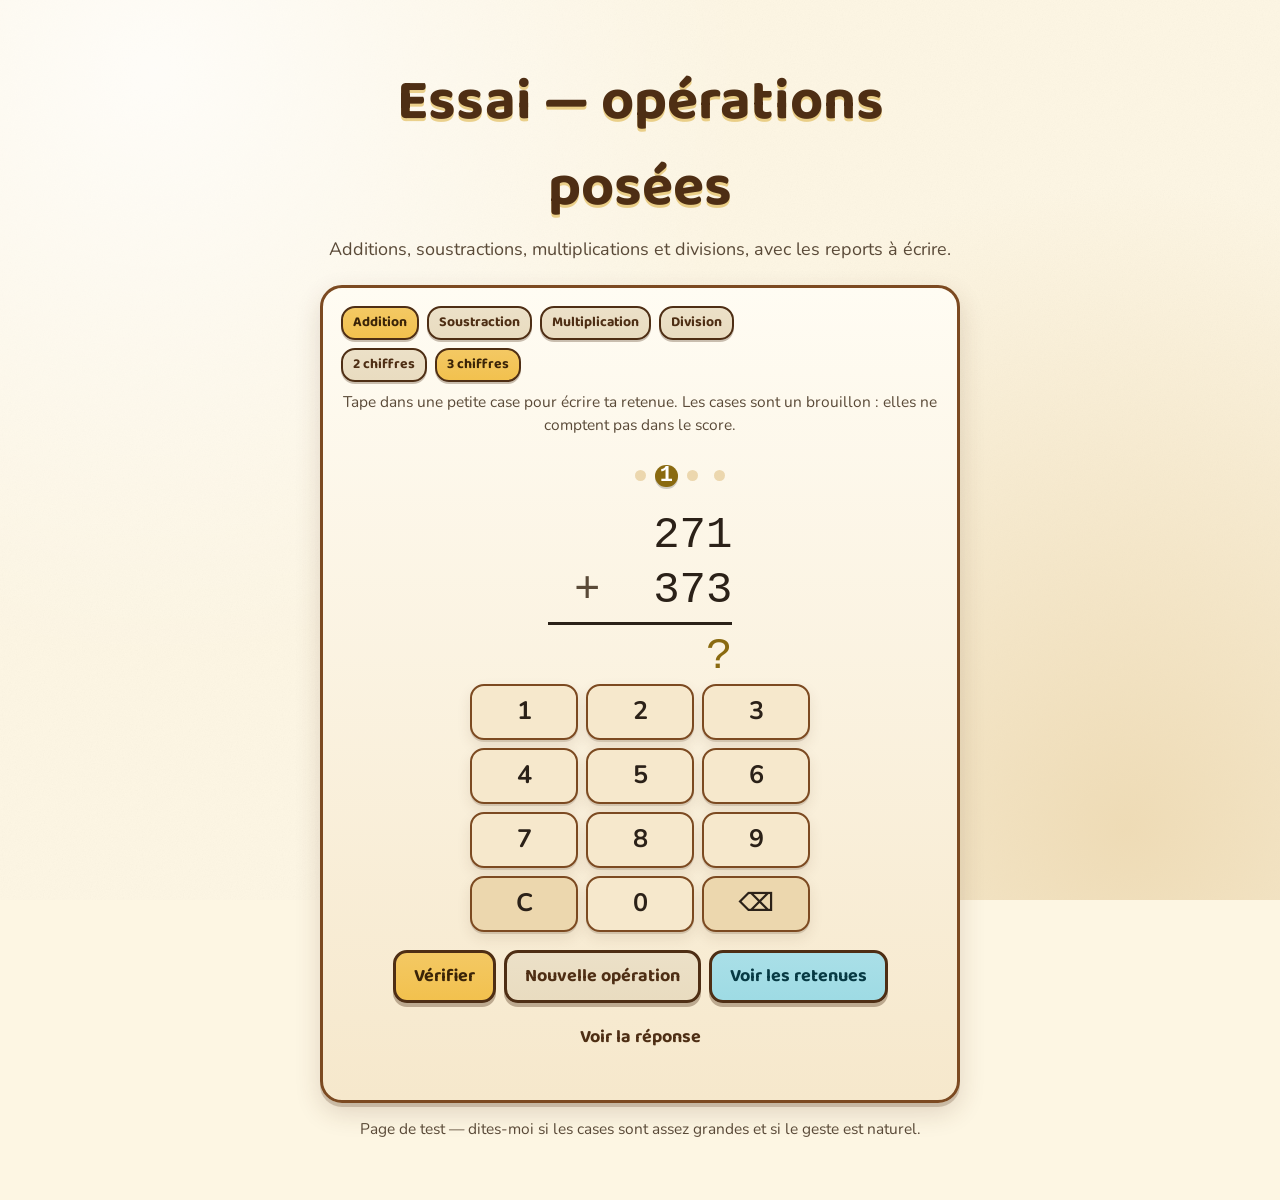
==== commit d31cf360: "feat: salle des tables, carte de chaleur et potence de division - Salle des tables : 9 tables + mixt" ====
--- a/essai-retenues.html
+++ b/essai-retenues.html
@@ -3,8 +3,8 @@
 <head>
   <meta charset="utf-8">
   <meta name="viewport" content="width=device-width, initial-scale=1, viewport-fit=cover">
-  <title>Essai — retenues et emprunts</title>
-  <meta name="description" content="Page d'essai : opérations posées avec des cases pour écrire les retenues et les emprunts.">
+  <title>Essai — opérations posées</title>
+  <meta name="description" content="Page d'essai : additions, soustractions, multiplications et divisions posées, avec les reports à écrire.">
   <meta name="theme-color" content="#fdf6e3">
   <link rel="icon" href="assets/img/emoji/boussole.svg" type="image/svg+xml">
   <link rel="stylesheet" href="assets/css/tokens.css">
@@ -14,24 +14,30 @@
     /* Page d'essai : on grossit tout pour bien juger les cases. */
     #zone .pose { font-size: 44px; }
     #zone .pose__case { height: 1.35em; }
+    #zone .potence { font-size: 46px; }
+    @media (max-width: 620px) { #zone .potence { font-size: 34px; } }
+    @media (max-width: 440px) { #zone .potence { font-size: 28px; } }
     .essai-mode { display: flex; gap: 8px; flex-wrap: wrap; margin-bottom: 8px; }
     .essai-note { font-size: var(--taille-petit); }
     #retour { min-height: 8px; }
+    .potence-zone { display: flex; flex-direction: column; align-items: center; gap: 12px; max-width: 100%; overflow-x: auto; }
   </style>
 </head>
 <body>
 
   <main class="app">
     <div class="accueil">
-      <div class="accueil__logo">Essai — retenues et emprunts</div>
+      <div class="accueil__logo">Essai — opérations posées</div>
       <p class="accueil__sous-titre">
-        Une opération posée avec des cases pour écrire les reports, comme sur un cahier.
+        Additions, soustractions, multiplications et divisions, avec les reports à écrire.
       </p>
 
       <div class="carte">
         <div class="essai-mode">
           <button class="btn btn--primaire btn--petit" data-op="addition">Addition</button>
           <button class="btn btn--secondaire btn--petit" data-op="soustraction">Soustraction</button>
+          <button class="btn btn--secondaire btn--petit" data-op="multiplication">Multiplication</button>
+          <button class="btn btn--secondaire btn--petit" data-op="division">Division</button>
         </div>
         <div class="essai-mode">
           <button class="btn btn--secondaire btn--petit" data-chiffres="deux">2 chiffres</button>
@@ -40,7 +46,7 @@
 
         <p class="discret essai-note" style="margin:6px 0">
           <span id="aide">Tape dans une petite case pour écrire ta retenue.</span>
-          Retape dessus pour l'effacer. Ces cases sont un brouillon : elles ne comptent pas dans le score.
+          <span id="aide-note">Les cases sont un brouillon : elles ne comptent pas dans le score.</span>
         </p>
 
         <div class="pose-zone">
@@ -109,6 +115,26 @@
             contraintes: ["a - b >= 50", "emprunts(a, b) >= 1", "emprunts(a, b) <= 2",
               "b % 10 != 0", "a != 2 * b"]
           }
+        },
+        multiplication: {
+          deux: {
+            nombres: { a: { min: 12, max: 48 }, b: { min: 2, max: 5 } },
+            contraintes: ["a * b <= 200"]
+          },
+          trois: {
+            nombres: { a: { min: 124, max: 486 }, b: { min: 2, max: 5 } },
+            contraintes: ["a * b <= 2500"]
+          }
+        },
+        division: {
+          deux: {
+            nombres: { q: { min: 3, max: 9 }, b: { min: 3, max: 9 }, r: { min: 0, max: "b - 1" }, a: { calc: "q * b + r" } },
+            contraintes: ["a >= 20", "a <= 99"]
+          },
+          trois: {
+            nombres: { q: { min: 11, max: 199 }, b: { min: 2, max: 9 }, r: { min: 0, max: "b - 1" }, a: { calc: "q * b + r" } },
+            contraintes: ["a >= 100", "a <= 999", "String(q).indexOf('0') == -1"]
+          }
         }
       };
 
@@ -116,37 +142,64 @@
       var taille = "trois";
       var question = null;
       var saisie = "";
+      var champs = { quotient: "", reste: "" };
+      var champActif = "quotient";
       var essais = 0;
+      var divCases = [];
+      var divActif = null;
 
       var zone = document.getElementById("zone");
       var pave = document.getElementById("pave");
       var retour = document.getElementById("retour");
       var aide = document.getElementById("aide");
+      var aideNote = document.getElementById("aide-note");
       var libelleReveler = document.getElementById("libelle-reveler");
 
       function gabarit() {
         var m = MODES[op][taille];
-        var plus = op === "addition";
+        var signes = { addition: "+", soustraction: "−", multiplication: "×", division: "÷" };
+        var reponses = {
+          addition: "a + b",
+          soustraction: "a - b",
+          multiplication: "a * b",
+          division: { quotient: "q", reste: "r" }
+        };
+        var competences = {
+          addition: "add.centaines", soustraction: "sub.centaines",
+          multiplication: "mul.deuxChiffres", division: "div.reste"
+        };
         return {
-          id: "essai-retenue",
-          ile: op,
+          id: "essai-pose",
+          ile: op === "division" ? "division" : op,
           niveau: 3,
-          competence: plus ? "add.centaines" : "sub.centaines",
+          competence: competences[op],
           mode: "pose",
           nombres: m.nombres,
           contraintes: m.contraintes,
-          enonce: plus ? "{a} + {b}" : "{a} − {b}",
-          operation: plus ? "+" : "−",
-          reponse: plus ? "a + b" : "a - b"
+          enonce: "{a} " + signes[op] + " {b}",
+          operation: signes[op],
+          reponse: reponses[op]
         };
       }
 
       function majLibelles() {
-        var plus = op === "addition";
-        aide.textContent = plus
-          ? "Tape dans une petite case pour écrire ta retenue."
-          : "Pour un emprunt : un 1 au-dessus du chiffre du haut, un +1 au-dessus de celui du bas.";
-        libelleReveler.textContent = plus ? "Voir les retenues" : "Voir les emprunts";
+        var textes = {
+          addition: "Tape dans une petite case pour écrire ta retenue.",
+          soustraction: "Pour un emprunt : un 1 au-dessus du chiffre du haut, un +1 au-dessus de celui du bas.",
+          multiplication: "Tape une case plusieurs fois pour faire monter la retenue (1, 2, 3…).",
+          division: "Écris le chiffre du quotient, puis le produit et la différence de chaque étape."
+        };
+        var notes = {
+          addition: "Les cases sont un brouillon : elles ne comptent pas dans le score.",
+          soustraction: "Les cases sont un brouillon : elles ne comptent pas dans le score.",
+          multiplication: "Les cases sont un brouillon : elles ne comptent pas dans le score.",
+          division: "Les chiffres bleus sont déjà descendus ; les cases claires sont à toi."
+        };
+        aide.textContent = textes[op];
+        aideNote.textContent = notes[op];
+        libelleReveler.textContent = op === "soustraction" ? "Voir les emprunts"
+          : op === "division" ? "Compléter une étape"
+          : "Voir les retenues";
       }
 
       function dire(titre, texte, type) {
@@ -165,93 +218,261 @@
         }
       }
 
+      function majChamps() {
+        ["quotient", "reste"].forEach(function (c) {
+          var el = zone.querySelector('[data-valeur="' + c + '"]');
+          if (el) el.textContent = champs[c] || "?";
+        });
+        Array.prototype.forEach.call(zone.querySelectorAll("[data-champ]"), function (b) {
+          b.classList.toggle("actif", b.getAttribute("data-champ") === champActif);
+        });
+      }
+
       function lierCases() {
         Array.prototype.forEach.call(zone.querySelectorAll("[data-marque]"), function (b) {
           b.addEventListener("click", function () {
+            var cycle = Number(b.getAttribute("data-cycle") || 1);
+            var valeur = Number(b.getAttribute("data-valeur") || 0);
+            valeur = valeur >= cycle ? 0 : valeur + 1;
+            b.setAttribute("data-valeur", valeur);
+            b.classList.toggle("pleine", valeur > 0);
+            b.setAttribute("aria-pressed", valeur > 0 ? "true" : "false");
             var chiffre = b.querySelector(".pose__chiffre");
-            var symbole = b.getAttribute("data-symbole") || "1";
-            var pleine = b.classList.toggle("pleine");
-            b.setAttribute("aria-pressed", pleine ? "true" : "false");
-            if (chiffre) chiffre.textContent = pleine ? symbole : "";
+            var texte = b.classList.contains("pose__case--bas") ? "+1" : String(valeur);
+            if (chiffre) chiffre.textContent = valeur > 0 ? texte : "";
           });
         });
       }
+
+      /* ---------- Potence de division ---------- */
+
+      function divBrancher() {
+        divCases = Array.prototype.slice.call(zone.querySelectorAll("[data-role]"))
+          .sort(function (a, b) {
+            return Number(a.getAttribute("data-ordre")) - Number(b.getAttribute("data-ordre"));
+          });
+        divCases.forEach(function (b) {
+          b.addEventListener("click", function () {
+            divActif = b;
+            divMajActif();
+          });
+        });
+        divActif = null;
+        divMajActif();
+      }
+
+      function divMajActif() {
+        divCases.forEach(function (b) { b.classList.toggle("actif", b === divActif); });
+      }
+
+      function divValeur(b) {
+        return b && b.textContent.trim() !== "" ? b.textContent.trim() : "";
+      }
+
+      function divPoser(b, c) {
+        b.textContent = c;
+        b.classList.remove("juste", "faux");
+      }
+
+      function divVide(b) {
+        return divValeur(b) === "";
+      }
+
+      function divEcrire(c) {
+        if (!divCases.length) return;
+        var b = (divActif && divCases.indexOf(divActif) !== -1) ? divActif : null;
+        if (!b) b = divCases.filter(divVide)[0] || divCases[divCases.length - 1];
+        divPoser(b, c);
+        divActif = b;
+        divMajActif();
+        var suivante = divCases[divCases.indexOf(b) + 1];
+        if (suivante && divVide(suivante)) divActif = suivante;
+        divMajActif();
+        Q.audio && Q.audio.son && Q.audio.son("page");
+      }
+
+      function divEffacer() {
+        if (!divCases.length) return;
+        var b = divActif || divCases[divCases.length - 1];
+        if (divValeur(b) !== "") {
+          divPoser(b, "");
+        } else {
+          var i = divCases.indexOf(b) - 1;
+          if (i >= 0) { divActif = divCases[i]; divPoser(divActif, ""); }
+        }
+        divMajActif();
+      }
+
+      function divToutEffacer() {
+        divCases.forEach(function (b) { divPoser(b, ""); });
+        divActif = null;
+        divMajActif();
+      }
+
+      function divRemplir(etape) {
+        divCases.forEach(function (b) {
+          if (Number(b.getAttribute("data-etape")) === etape) {
+            divPoser(b, String(b.getAttribute("data-attendu")));
+          }
+        });
+      }
+
+      function divRemplirTout() {
+        divCases.forEach(function (b) { divPoser(b, String(b.getAttribute("data-attendu"))); });
+      }
+
+      function divEtapeEnCours() {
+        if (divActif) return Number(divActif.getAttribute("data-etape"));
+        var vide = divCases.filter(divVide)[0];
+        return vide ? Number(vide.getAttribute("data-etape")) : null;
+      }
+
+      function divVerifier() {
+        var vides = 0;
+        var faux = 0;
+        divCases.forEach(function (b) {
+          var v = divValeur(b);
+          if (v === "") { vides += 1; return; }
+          var ok = v === String(b.getAttribute("data-attendu"));
+          b.classList.toggle("juste", ok);
+          b.classList.toggle("faux", !ok);
+          if (!ok) faux += 1;
+        });
+        if (vides) {
+          dire("Il reste " + vides + " case" + (vides > 1 ? "s" : "") + " à remplir",
+            "Écris chaque chiffre : quotient, produit, différence.", "ko");
+          return;
+        }
+        if (faux) {
+          essais += 1;
+          dire("Presque !", faux + " chiffre" + (faux > 1 ? "s" : "") +
+            " à revoir. Les cases vertes sont justes, les orangées non.", "ko");
+          return;
+        }
+        var m = question.potence;
+        dire("Bravo !", "Quotient " + m.quotient + ", reste " + m.reste + ".", "ok");
+      }
+
+      /* ---------- Saisie des autres opérations ---------- */
 
       function nouvelle() {
         majLibelles();
         question = Q.generateur.tirer(gabarit());
         saisie = "";
+        champs = { quotient: "", reste: "" };
+        champActif = "quotient";
         essais = 0;
+        divCases = [];
+        divActif = null;
         retour.className = "zone-feedback espace-haut-sm";
         retour.innerHTML = "";
+        if (op === "division") {
+          question.potence = Q.exercices.etapesDivision(question.nombres.a, question.nombres.b);
+          zone.innerHTML = '<div class="potence-zone">' +
+            Q.exercices.potenceHTML(question) + "</div>";
+          divBrancher();
+          return;
+        }
         zone.innerHTML = Q.exercices.poseHTML(question);
         zone.setAttribute("data-a", question.nombres.a);
         zone.setAttribute("data-b", question.nombres.b);
         majAffichage();
+        majChamps();
         lierCases();
+      }
+
+      function chiffreMax() {
+        return Math.max(String(question.nombres.a).length, String(question.nombres.b).length) + 1;
       }
 
       function ajouter(c) {
         if (!question) return;
-        /* De droite à gauche : le chiffre tapé se pose à gauche. */
-        var maxi = Math.max(String(question.nombres.a).length, String(question.nombres.b).length) + 1;
-        if (saisie.length >= maxi) return;
+        if (saisie.length >= chiffreMax()) return;
         saisie = c + saisie;
         majAffichage();
       }
 
       function effacer() {
+        if (!question) return;
         saisie = saisie.slice(1);
         majAffichage();
       }
 
+      function effacerTout() {
+        saisie = "";
+        majAffichage();
+        Array.prototype.forEach.call(zone.querySelectorAll("[data-marque]"), function (m) {
+          m.setAttribute("data-valeur", "0");
+          m.classList.remove("pleine");
+          m.setAttribute("aria-pressed", "false");
+          var c = m.querySelector(".pose__chiffre");
+          if (c) c.textContent = "";
+        });
+      }
+
       function valider() {
         if (!question) return;
+        if (op === "division") { divVerifier(); return; }
         if (!saisie) { dire("Écris le résultat", "Utilise le clavier pour écrire le nombre.", "ko"); return; }
         if (Number(saisie) === question.reponse) {
           dire("Bravo !", essais === 0 ? "Du premier coup." : "C'est la bonne réponse.", "ok");
         } else {
           essais += 1;
-          dire("Ce n'est pas encore ça", "Regarde bien : as-tu écrit tes reports ?", "ko");
-        }
-      }
-
-      /* Remplit les cases avec les reports attendus. */
+          dire("Ce n'est pas encore ça", "Regarde bien où tu en es dans ton calcul.", "ko");
+        }
+      }
+
       function reveler() {
         if (!question) return;
+        if (op === "division") {
+          var etape = divEtapeEnCours();
+          if (etape == null) { dire("Tout est déjà rempli", "Vérifie, puis continue.", "ok"); return; }
+          divRemplir(etape);
+          dire("Étape " + (etape + 1), "Quotient, produit et différence sont posés.", "ok");
+          return;
+        }
         var reports = Q.exercices.reportsPose(question);
         var posees = 0;
-        Array.prototype.forEach.call(zone.querySelectorAll("[data-marque]"), function (bouton) {
-          var morceaux = String(bouton.getAttribute("data-marque")).split(":");
+        Array.prototype.forEach.call(zone.querySelectorAll("[data-marque]"), function (b) {
+          var morceaux = String(b.getAttribute("data-marque")).split(":");
           var famille = morceaux[0];
           var col = Number(morceaux[1]);
-          var symbole = bouton.getAttribute("data-symbole") || "1";
-          var pleine = !!(reports[famille] && reports[famille][col]);
-          if (pleine) posees += 1;
-          bouton.classList.toggle("pleine", pleine);
-          bouton.setAttribute("aria-pressed", pleine ? "true" : "false");
-          var chiffre = bouton.querySelector(".pose__chiffre");
-          if (chiffre) chiffre.textContent = pleine ? symbole : "";
-        });
-        var plus = op === "addition";
-        dire(plus ? "Voici où vont les retenues" : "Voici où vont les emprunts",
-          posees
-            ? (plus ? "À toi de terminer le calcul." : "Un 1 au-dessus du chiffre du haut, un +1 au-dessus de celui du bas.")
-            : "Cette opération n'a besoin d'aucun report.",
+          var valeur = (reports[famille] && reports[famille][col]) || 0;
+          if (valeur > 0) posees += 1;
+          b.setAttribute("data-valeur", valeur);
+          b.classList.toggle("pleine", valeur > 0);
+          b.setAttribute("aria-pressed", valeur > 0 ? "true" : "false");
+          var chiffre = b.querySelector(".pose__chiffre");
+          var texte = famille === "bas" ? "+1" : String(valeur);
+          if (chiffre) chiffre.textContent = valeur > 0 ? texte : "";
+        });
+        dire(op === "soustraction" ? "Voici où vont les emprunts" : "Voici où vont les retenues",
+          posees ? "À toi de terminer le calcul." : "Cette opération n'a besoin d'aucun report.",
           "ok");
       }
 
       function solution() {
         if (!question) return;
-        var plus = op === "addition";
+        if (op === "division") {
+          divRemplirTout();
+          var m = question.potence;
+          dire("Quotient " + m.quotient + ", reste " + m.reste + ".",
+            question.nombres.a + " ÷ " + question.nombres.b, "ok");
+          return;
+        }
         dire("La réponse est " + Q.generateur.formatNombre(question.reponse) + ".",
-          question.nombres.a + (plus ? " + " : " − ") + question.nombres.b, "ok");
+          question.nombres.a + " " + question.operation + " " + question.nombres.b, "ok");
       }
 
       Array.prototype.forEach.call(pave.querySelectorAll("[data-chiffre]"), function (b) {
-        b.addEventListener("click", function () { ajouter(b.getAttribute("data-chiffre")); });
+        b.addEventListener("click", function () {
+          var c = b.getAttribute("data-chiffre");
+          if (op === "division") divEcrire(c); else ajouter(c);
+        });
       });
-      pave.querySelector('[data-action="effacer"]').addEventListener("click", effacer);
+      pave.querySelector('[data-action="effacer"]').addEventListener("click", function () {
+        if (op === "division") divEffacer(); else effacer();
+      });
 
       Array.prototype.forEach.call(document.querySelectorAll("[data-action]"), function (b) {
         b.addEventListener("click", function () {
@@ -260,7 +481,9 @@
           if (a === "nouvelle") nouvelle();
           if (a === "reveler") reveler();
           if (a === "solution") solution();
-          if (a === "effacer-tout") { saisie = ""; majAffichage(); }
+          if (a === "effacer-tout") {
+            if (op === "division") divToutEffacer(); else effacerTout();
+          }
         });
       });
 
@@ -285,9 +508,13 @@
       });
 
       document.addEventListener("keydown", function (e) {
-        if (/^[0-9]$/.test(e.key)) { ajouter(e.key); e.preventDefault(); }
-        else if (e.key === "Backspace") { effacer(); e.preventDefault(); }
-        else if (e.key === "Enter") { valider(); e.preventDefault(); }
+        if (/^[0-9]$/.test(e.key)) {
+          if (op === "division") divEcrire(e.key); else ajouter(e.key);
+          e.preventDefault();
+        } else if (e.key === "Backspace") {
+          if (op === "division") divEffacer(); else effacer();
+          e.preventDefault();
+        } else if (e.key === "Enter") { valider(); e.preventDefault(); }
       });
 
       nouvelle();
--- a/assets/css/components.css
+++ b/assets/css/components.css
@@ -1449,6 +1449,133 @@
 .pose__num--vide { color: var(--or-fonce); }
 
 /* ============================================================
+   Division posée : la potence et ses résultats intermédiaires
+   ============================================================ */
+.potence {
+  display: flex;
+  align-items: stretch;
+  gap: 12px;
+  font-family: ui-monospace, "Cascadia Mono", Consolas, monospace;
+  font-size: 34px;
+  line-height: 1.15;
+  color: var(--encre);
+  font-variant-numeric: tabular-nums;
+}
+
+.potence__gauche { display: flex; align-items: flex-start; }
+
+.potence__grille {
+  display: grid;
+  align-items: center;
+  justify-items: center;
+  row-gap: 2px;
+  column-gap: 0;
+}
+
+.potence__chiffre { display: block; }
+
+/* Chiffre du dividende qui « descend » : bleu, avec une petite flèche. */
+.potence__chiffre--descendu {
+  color: var(--mer);
+  position: relative;
+}
+
+.potence__chiffre--descendu::before {
+  content: "↓";
+  position: absolute;
+  top: -0.68em;
+  left: 50%;
+  transform: translateX(-50%);
+  font-size: .5em;
+  line-height: 1;
+  color: var(--mer);
+  opacity: .85;
+}
+
+.potence__signe {
+  color: var(--encre-doux);
+  justify-self: end;
+  padding-right: 2px;
+}
+
+.potence__trait {
+  height: 3px;
+  width: 100%;
+  background: var(--encre);
+  border-radius: 2px;
+  align-self: center;
+}
+
+.potence__case {
+  width: 100%;
+  height: 1.18em;
+  padding: 0;
+  margin: 0;
+  border: 2px dashed var(--bois-clair);
+  border-radius: 6px;
+  background: #fffdf7;
+  color: var(--encre);
+  font: inherit;
+  font-variant-numeric: tabular-nums;
+  line-height: 1;
+  cursor: pointer;
+  display: inline-flex;
+  align-items: center;
+  justify-content: center;
+}
+
+.potence__case:empty { color: transparent; }
+
+.potence__case.actif,
+.potence__case:focus-visible {
+  outline: none;
+  border-style: solid;
+  border-color: var(--or-fonce);
+  box-shadow: 0 0 0 3px rgba(212, 160, 23, .25);
+}
+
+.potence__case.juste {
+  border-style: solid;
+  border-color: var(--succes);
+  background: var(--succes-clair);
+}
+
+.potence__case.faux {
+  border-style: solid;
+  border-color: var(--erreur);
+  background: var(--erreur-clair);
+}
+
+.potence__case--corrigee {
+  border-style: solid;
+  border-color: var(--succes);
+}
+
+.potence__case:disabled { cursor: default; }
+
+.potence__droite {
+  display: flex;
+  flex-direction: column;
+  align-items: stretch;
+  border-left: 3px solid var(--encre);
+  padding-left: 14px;
+  min-width: 2.2em;
+}
+
+.potence__diviseur { text-align: left; padding-left: .1em; }
+
+.potence__trait-droit {
+  height: 3px;
+  background: var(--encre);
+  border-radius: 2px;
+  margin: 4px 0 6px;
+}
+
+.potence__quotient { display: flex; }
+.potence__quotient .potence__case { width: 1.35em; }
+
+
+/* ============================================================
    Réglages : réglette de vitesse de lecture
    ============================================================ */
 .reglette {
@@ -1456,3 +1583,65 @@
   margin: 6px 0 2px;
   accent-color: var(--or-fonce);
 }
+
+/* ============================================================
+   Salle des tables + carte de chaleur (espace parent)
+   ============================================================ */
+.tables-grille {
+  display: grid;
+  grid-template-columns: repeat(auto-fit, minmax(96px, 1fr));
+  gap: 10px;
+}
+
+.table-btn {
+  display: flex;
+  flex-direction: column;
+  align-items: center;
+  gap: 2px;
+  padding: 14px 8px;
+  border: 2px solid var(--bois-clair);
+  border-radius: var(--r);
+  background: var(--parchemin-2);
+  color: var(--encre);
+  cursor: pointer;
+}
+
+.table-btn strong { font-size: 1.5rem; line-height: 1; }
+.table-btn small { color: var(--encre-doux); font-size: var(--taille-petit); }
+.table-btn:hover { border-color: var(--bois); }
+.table-btn--mixte strong { color: var(--or-fonce); }
+
+.saisie__ecran--vide { color: var(--or-fonce); }
+
+.chaleur {
+  width: 100%;
+  border-collapse: collapse;
+  font-size: var(--taille-petit);
+}
+
+.chaleur th,
+.chaleur td {
+  padding: 6px 8px;
+  border: 1px solid var(--parchemin-3);
+}
+
+.chaleur thead th { text-align: center; color: var(--encre-doux); font-weight: 700; }
+.chaleur tbody th { text-align: left; font-weight: 700; }
+.chaleur td { text-align: center; font-weight: 700; }
+
+.chaud-0 { background: #fffdf7; color: var(--encre-doux); }
+.chaud-1 { background: #fef3c7; }
+.chaud-2 { background: #fcd34d; }
+.chaud-3 { background: #f59e0b; color: #fff; }
+
+.erreur-ligne { display: flex; align-items: center; gap: 10px; margin: 6px 0; }
+.erreur-ligne__nom { flex: 0 0 45%; font-size: var(--taille-petit); }
+.erreur-ligne__barre {
+  flex: 1;
+  height: 10px;
+  border-radius: 5px;
+  background: var(--parchemin-3);
+  overflow: hidden;
+}
+.erreur-ligne__barre span { display: block; height: 100%; background: var(--erreur); }
+.erreur-ligne__n { min-width: 2ch; text-align: right; font-weight: 700; }
